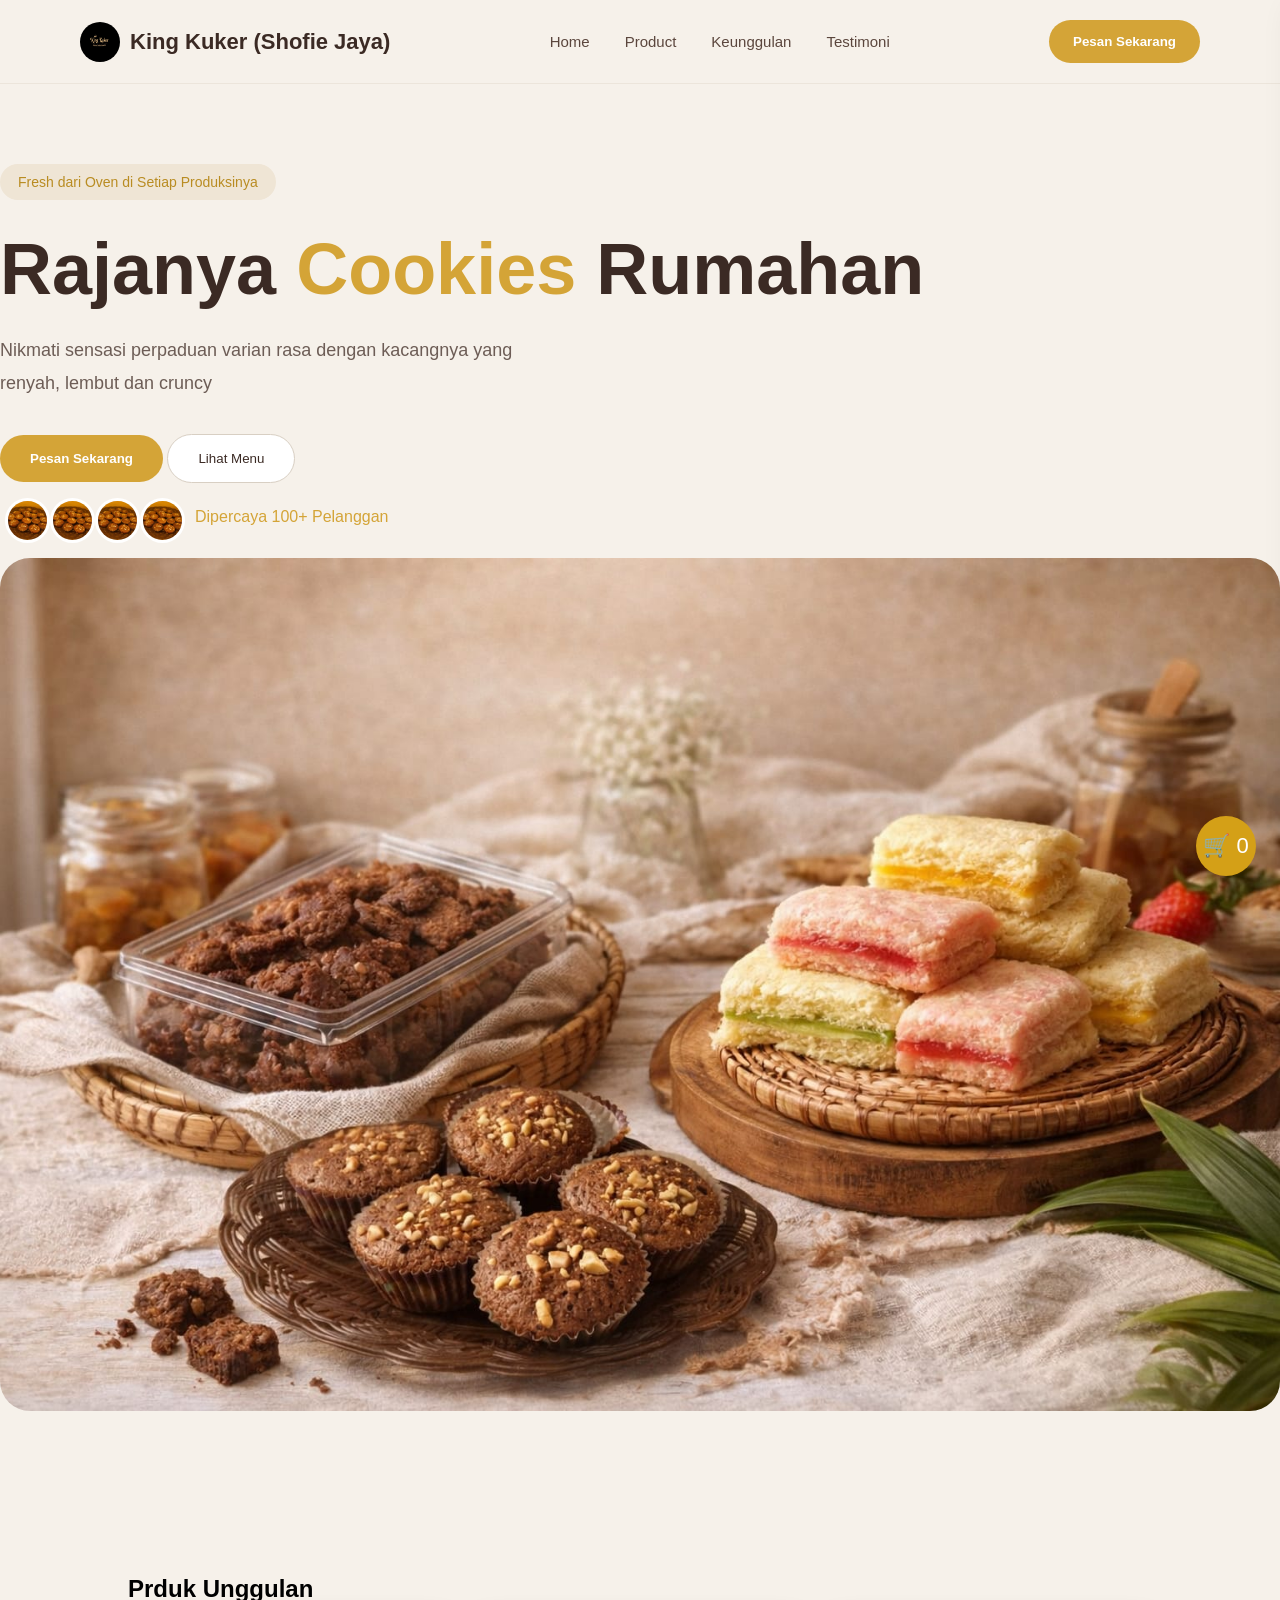
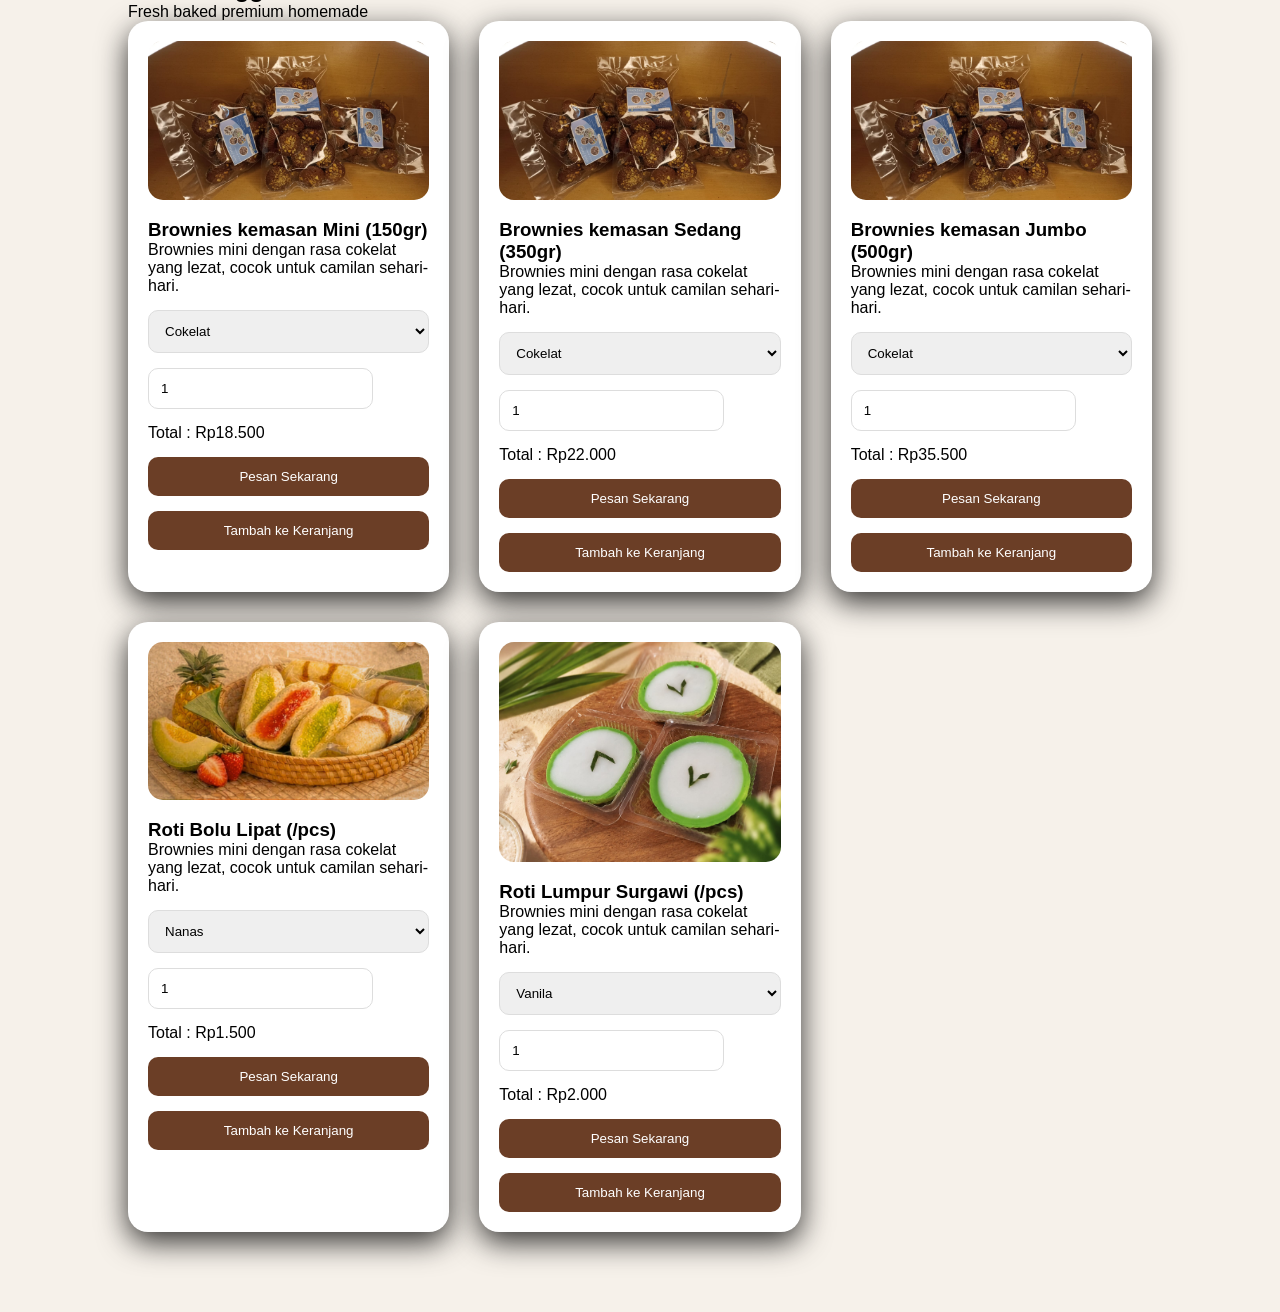
==== index.html @ 46bb5627 "update animasi cart & close" ====
<!DOCTYPE html>
<html lang="en">
<head>
    <meta charset="UTF-8">
    <meta name="viewport" content="width=device-width, initial-scale=1.0">
    <title>King Kuker (Shofie Jaya)</title>

    <link rel="stylesheet" href="./styles/main.css">
    <link rel="stylesheet" href="./styles/layout/navbar.css">
    <link rel="stylesheet" href="./styles/layout/hero.css">
</head>
<body>
<div class="app-container">

    <header class="navbar">
        
        <div class="logo">
            <img src="./asset/logo/logo.jpeg" alt="">
            <span>King Kuker (Shofie Jaya)</span>
        </div>

        <nav class="nav-links">
            <a href="#">Home</a>
            <a href="#">Product</a>
            <a href="#">Keunggulan</a>
            <a href="#">Testimoni</a>
        </nav>

        <button class="nav-cta">Pesan Sekarang</button>
    </header>

    <section class="hero-section">

        <div class="contain hero-content">
            <div class="hero-left">
                <div class="hero-badge">
                    Fresh dari Oven di Setiap Produksinya
                </div>
                <h1>Rajanya <span>Cookies</span> Rumahan</h1>
                <p>Nikmati sensasi perpaduan varian rasa dengan kacangnya yang renyah, lembut dan cruncy</p>

                <div class="hero-button">
                    <button class="primary-btn">Pesan Sekarang</button>
                    <button class="secondary-btn">Lihat Menu</button>
                </div>

                <div class="hero-customers">
                    <div class="customer-images">
                        <img src="./asset/image/menu-brownies.png" alt="">
                        <img src="./asset/image/menu-brownies.png" alt="">
                        <img src="./asset/image/menu-brownies.png" alt="">
                        <img src="./asset/image/menu-brownies.png" alt="">
                        
                        <span>Dipercaya 100+ Pelanggan</span>
                    </div>
                </div>

                <div class="hero-right">
                    <img src="./asset/image/bg.jpeg" alt="Cookies">
                </div>
            </div>

        </div>

    </section>

    <section class="product" id="product">

        <div class="section-title">
            <h2>Prduk Unggulan</h2>
            <p>Fresh baked premium homemade</p>
        </div>

        <div class="product-container" id="productsContainer"></div>

    </section>

    <div class="cart-overlay" id="cartOverlay"></div>

    <aside class="cart-section" id="cartSection">

        <div class="cart-header">
            <h2>Keranjang Belanja</h2>

            <button class="close-cart" id="closeCart">✕</button>

            <span class="cart-badge" id="cartCount"></span>
        </div>
        <div id="cartItems" class="cart-items"></div>

        <div class="cart-footer">

            <div class="cart-total-box">
                <span>Total Belanja</span>
                <h3 id="grandTotal">Total: </h3>
            </div>

            <button id="checkoutButton">Checkout Via WhatsApp</button>
        </div>
    </aside>

    <section id="why-us"></section>
    <section id="testimonials"></section>

</div>   

    <button class="floating-cart bump" id="floatingCart">
    🛒
    <span id="floatingCartCount">0</span>
    </button>

    <script type="module" src="./scripts/main.js"></script>
</body>
</html>
---- styles/main.css ----
@import url("./base/reset.css");
@import url("./base/variables.css");

@import url("./layout/navbar.css");
@import url("./layout/hero.css");

@import url("./layout/product.css");
@import url("./layout/cart.css");

* {
    margin: 0;
    padding: 0;
    box-sizing: border-box;
}

body {
    background: #f6f1ea;
    font-family: sans-serif;
}

.app-container {
    width: 100%;
    max-width: 1400px;
    margin: 0 auto;
}
---- styles/layout/navbar.css ----
.navbar {
    width: 100%;
    display: flex;
    justify-content: space-between;
    align-items: center;
    padding: 20px 80px;
    position: sticky;
    top: 0;
    background: #f6f1ea;
    z-index: 999;
    border-bottom: 1px solid #ece5db;
}

.logo {
    display: flex;
    align-items: center;
    gap: 10px;
}

.logo img {
    width: 40px;
    height: 40px;
    border-radius: 50%;
}

.logo span {
    font-size: 22px;
    font-weight: 700;
    color: #3b2a24;
}

.nav-links {
    display: flex;
    gap: 35px;
}

.nav-links a {
    text-decoration: none;
    color: #5b463d;
    font-size: 15px;
    transition: 0.3s;
}

.nav-links a:hover {
    color: #d4a437;
}

.nav-cta {
    border: none;
    background: #d4a437;
    color: white;
    padding: 14px 24px;
    border-radius: 40px;
    cursor: pointer;
    font-weight: 600;
    transition: 0.3s;
}

.nav-cta:hover {
    background: #b98c22;
}
---- styles/layout/hero.css ----
.hero-section {
    padding: 80px 0;
}

.hero-content {
    display: flex;
    align-items: center;
    justify-content: space-between;
    gap: 60px;
}

.hero-left {
    flex: 1;
}

.hero-badge {
    display: inline-block;
    background: #efe5d5;
    color: #b98c22;
    padding: 10px 18px;
    border-radius: 40px;
    font-size: 14px;
    margin-bottom: 30px;
}

.hero-left h1 {
    font-size: 72px;
    line-height: 1.1;
    color: #3b2a24;
    margin-bottom: 25px;
}

.hero-left h1 span {
    color: #d4a437;
}

.hero-left p {
    font-size: 18px;
    line-height: 1.8;
    color: #6d5d56;
    margin-bottom: 35px;
    max-width: 550px;
}

.hero-buttons {
    display: flex;
    gap: 20px;
    margin-bottom: 40px;
}

.primary-btn {
    border: none;
    background: #d4a437;
    color: white;
    padding: 16px 30px;
    border-radius: 40px;
    cursor: pointer;
    font-weight: 600;
}

.secondary-btn {
    border: 1px solid #d8cfc3;
    background: white;
    color: #3b2a24;
    padding: 16px 30px;
    border-radius: 40px;
    cursor: pointer;
}

.hero-customers {
    display: flex;
    align-items: center;
    margin: 15px;
}

.customer-images {
    display: flex;
    gap: 10px;
    
}

.customer-images img {
    width: 45px;
    height: 45px;
    border-radius: 50%;
    object-fit: cover;
    border: 3px solid white;
    margin-left: -10px;
}

.customer-images span {
    font-size: 16px;
    font-weight: 400;
    color: #d4a437;
    margin-top: 10px;
}

.hero-right {
    flex: 1;
}

.hero-right img {
    width: 100%;
    border-radius: 30px;
    object-fit: cover;
}
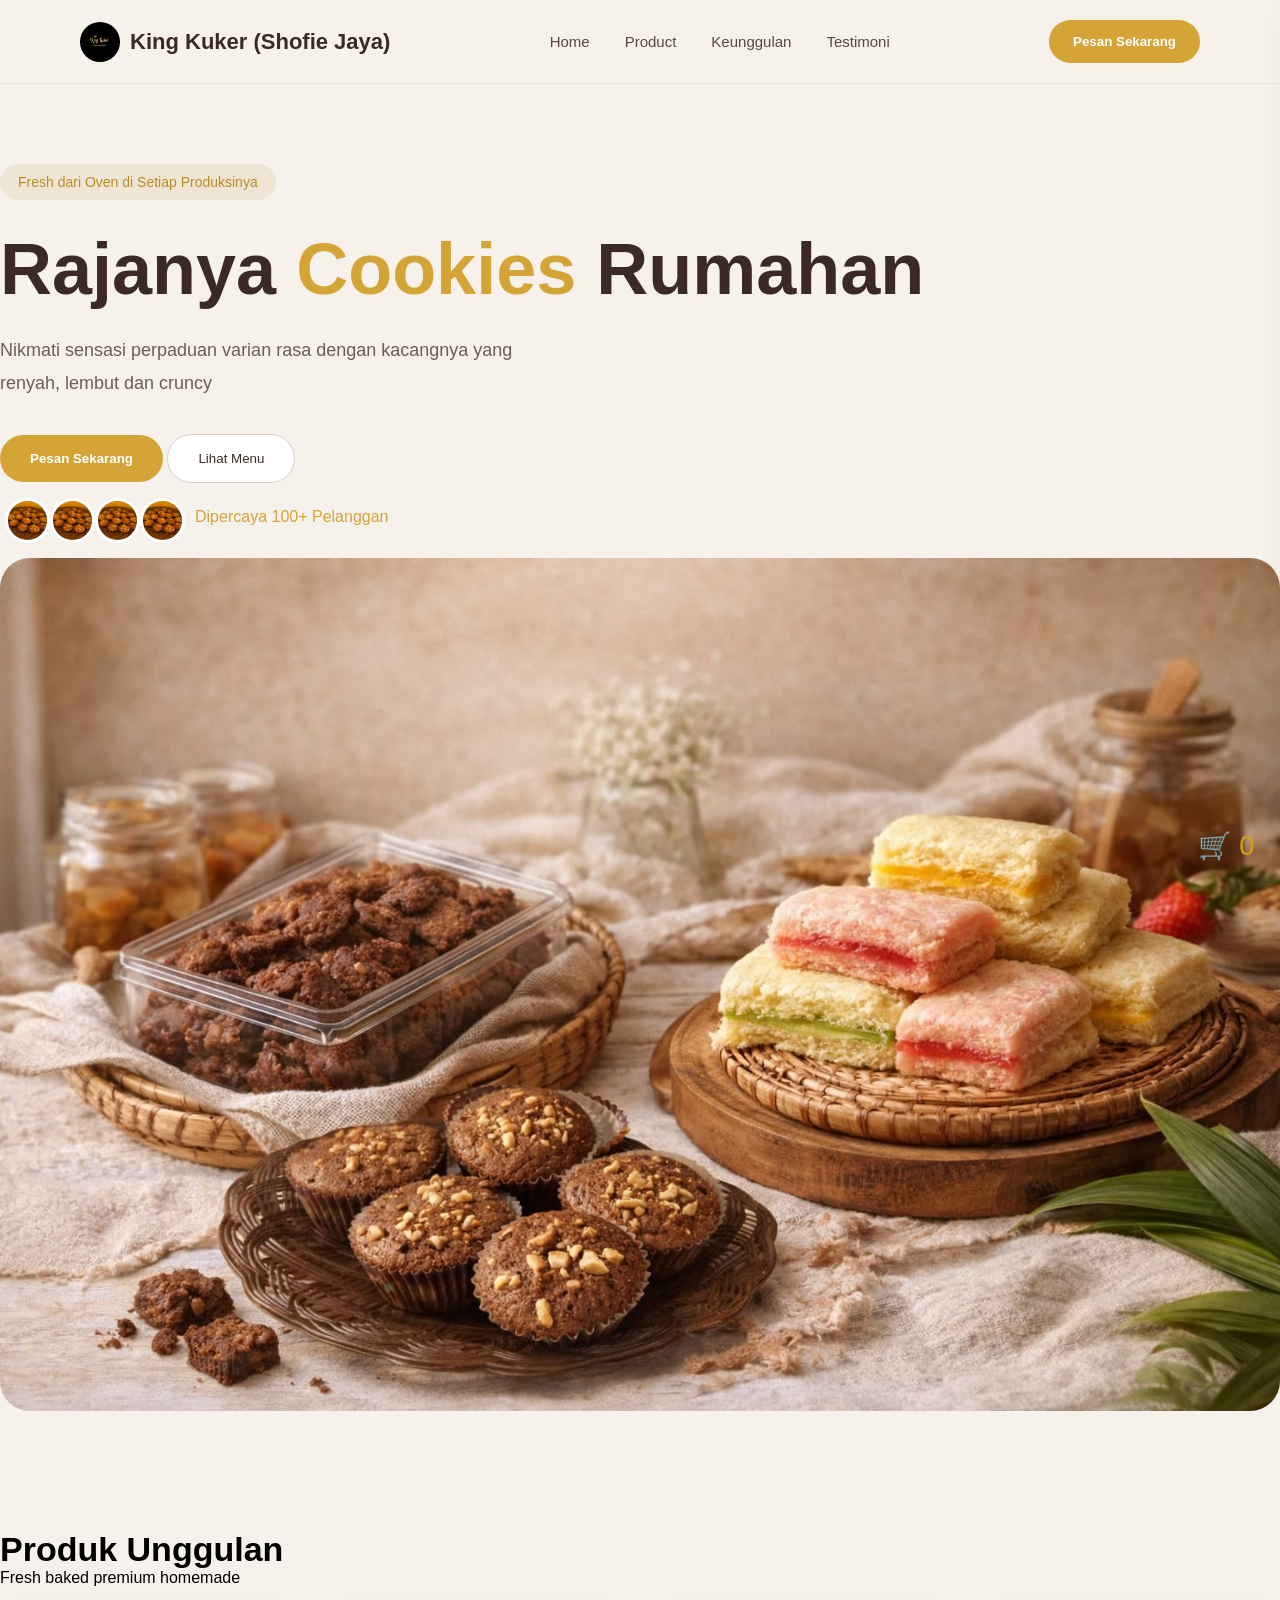
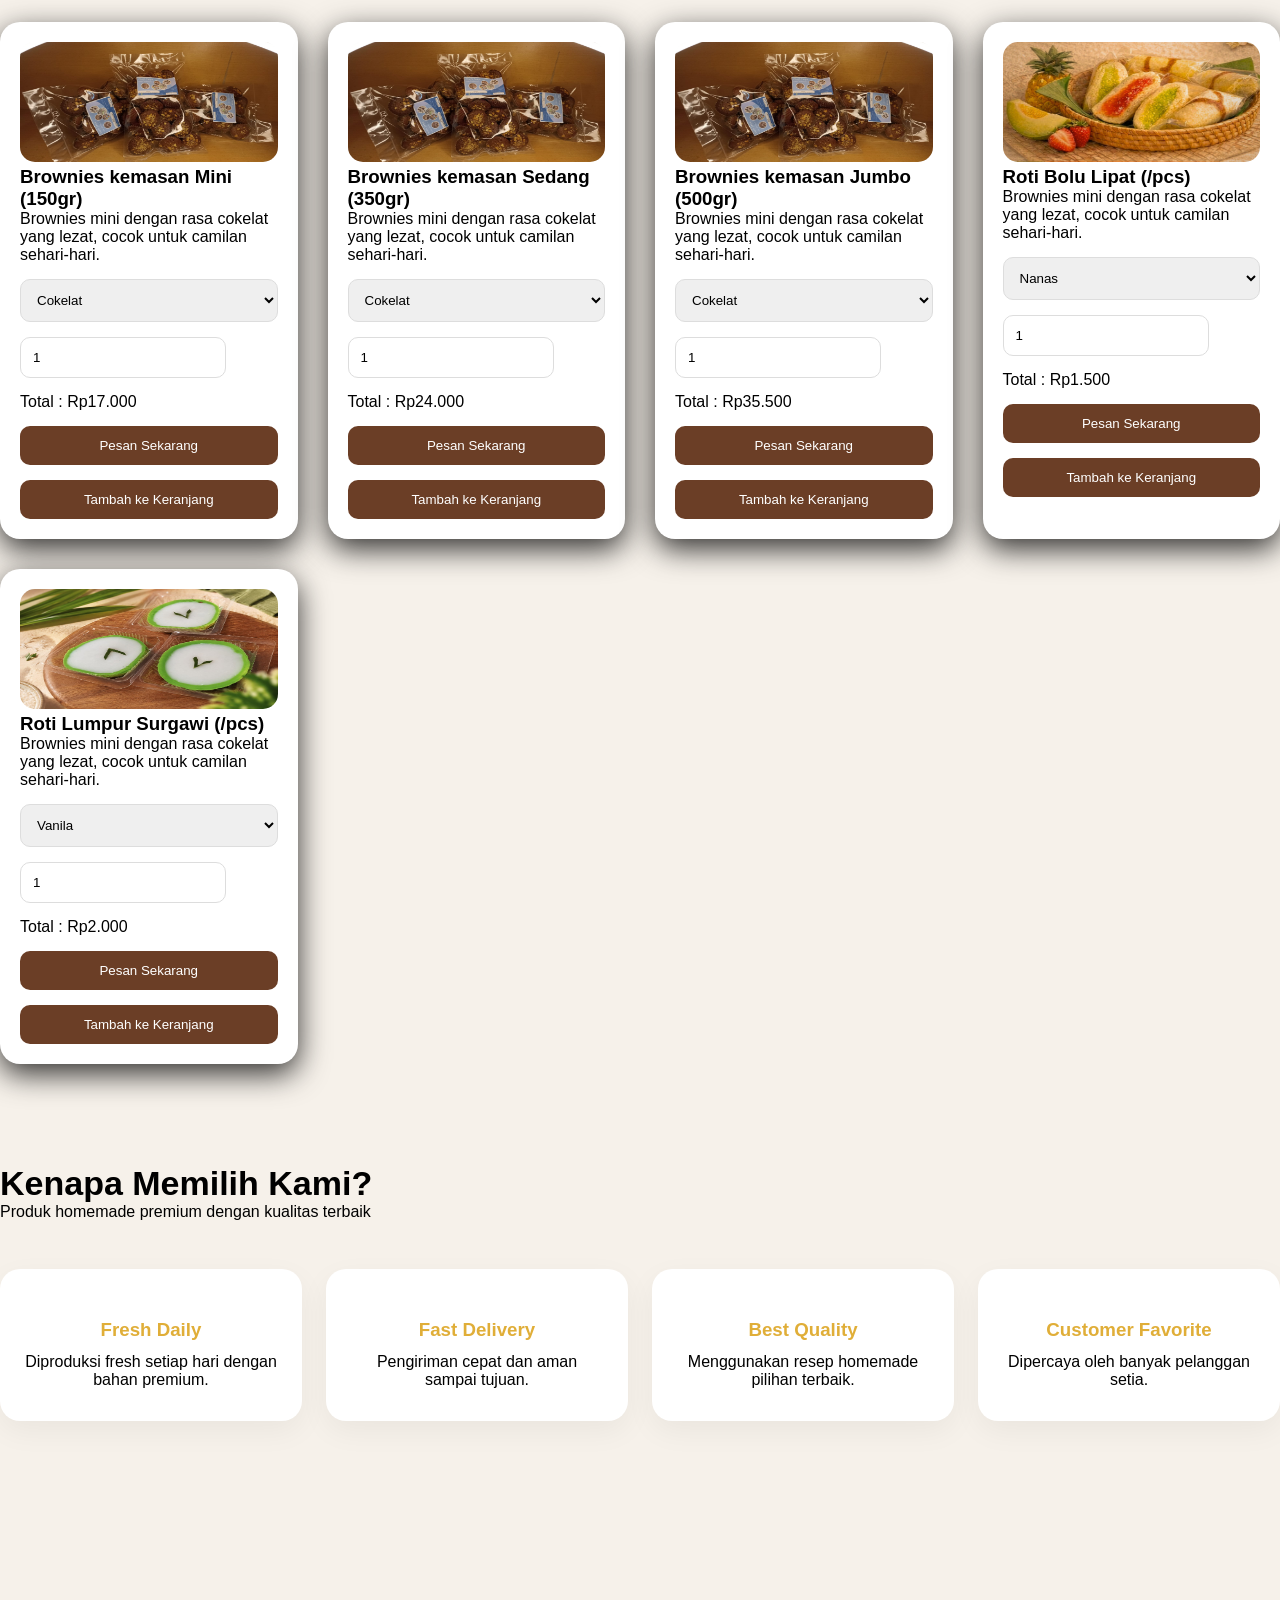
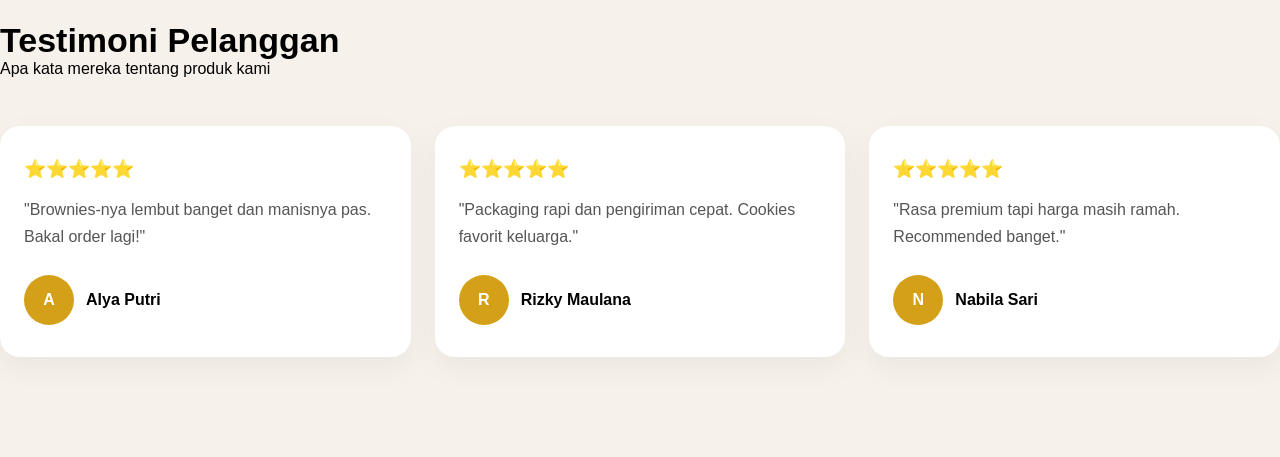
==== commit aa084f5b: "update produk & add new section" ====
--- a/index.html
+++ b/index.html
@@ -67,7 +67,7 @@
     <section class="product" id="product">
 
         <div class="section-title">
-            <h2>Prduk Unggulan</h2>
+            <h2>Produk Unggulan</h2>
             <p>Fresh baked premium homemade</p>
         </div>
 
@@ -102,12 +102,14 @@
     <section id="why-us"></section>
     <section id="testimonials"></section>
 
-</div>   
 
-    <button class="floating-cart bump" id="floatingCart">
+<button class="floating-cart bump" id="floatingCart">
     🛒
     <span id="floatingCartCount">0</span>
     </button>
+</div>   
+
+    
 
     <script type="module" src="./scripts/main.js"></script>
 </body>
--- a/styles/main.css
+++ b/styles/main.css
@@ -6,6 +6,9 @@
 
 @import url("./layout/product.css");
 @import url("./layout/cart.css");
+@import url("./layout/why-us.css");
+@import url("./layout/testimonial.css");
+
 
 * {
     margin: 0;
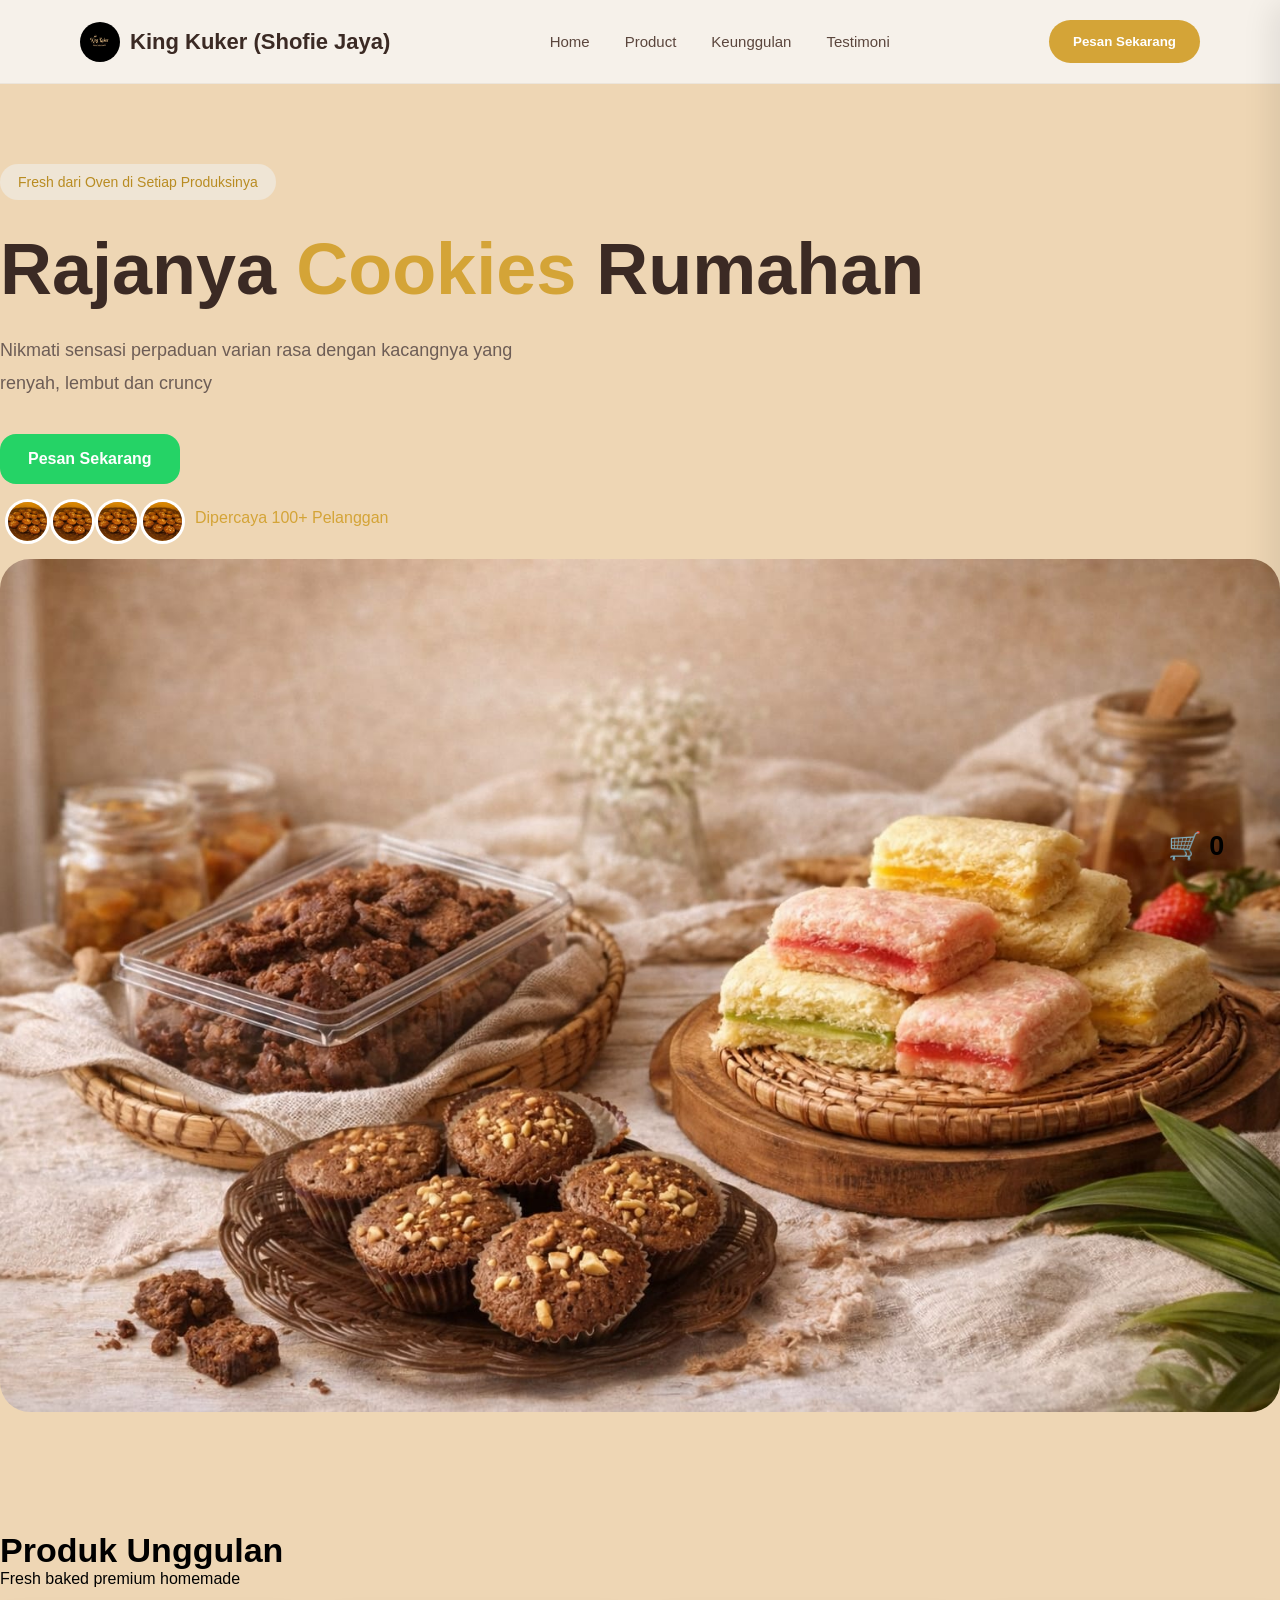
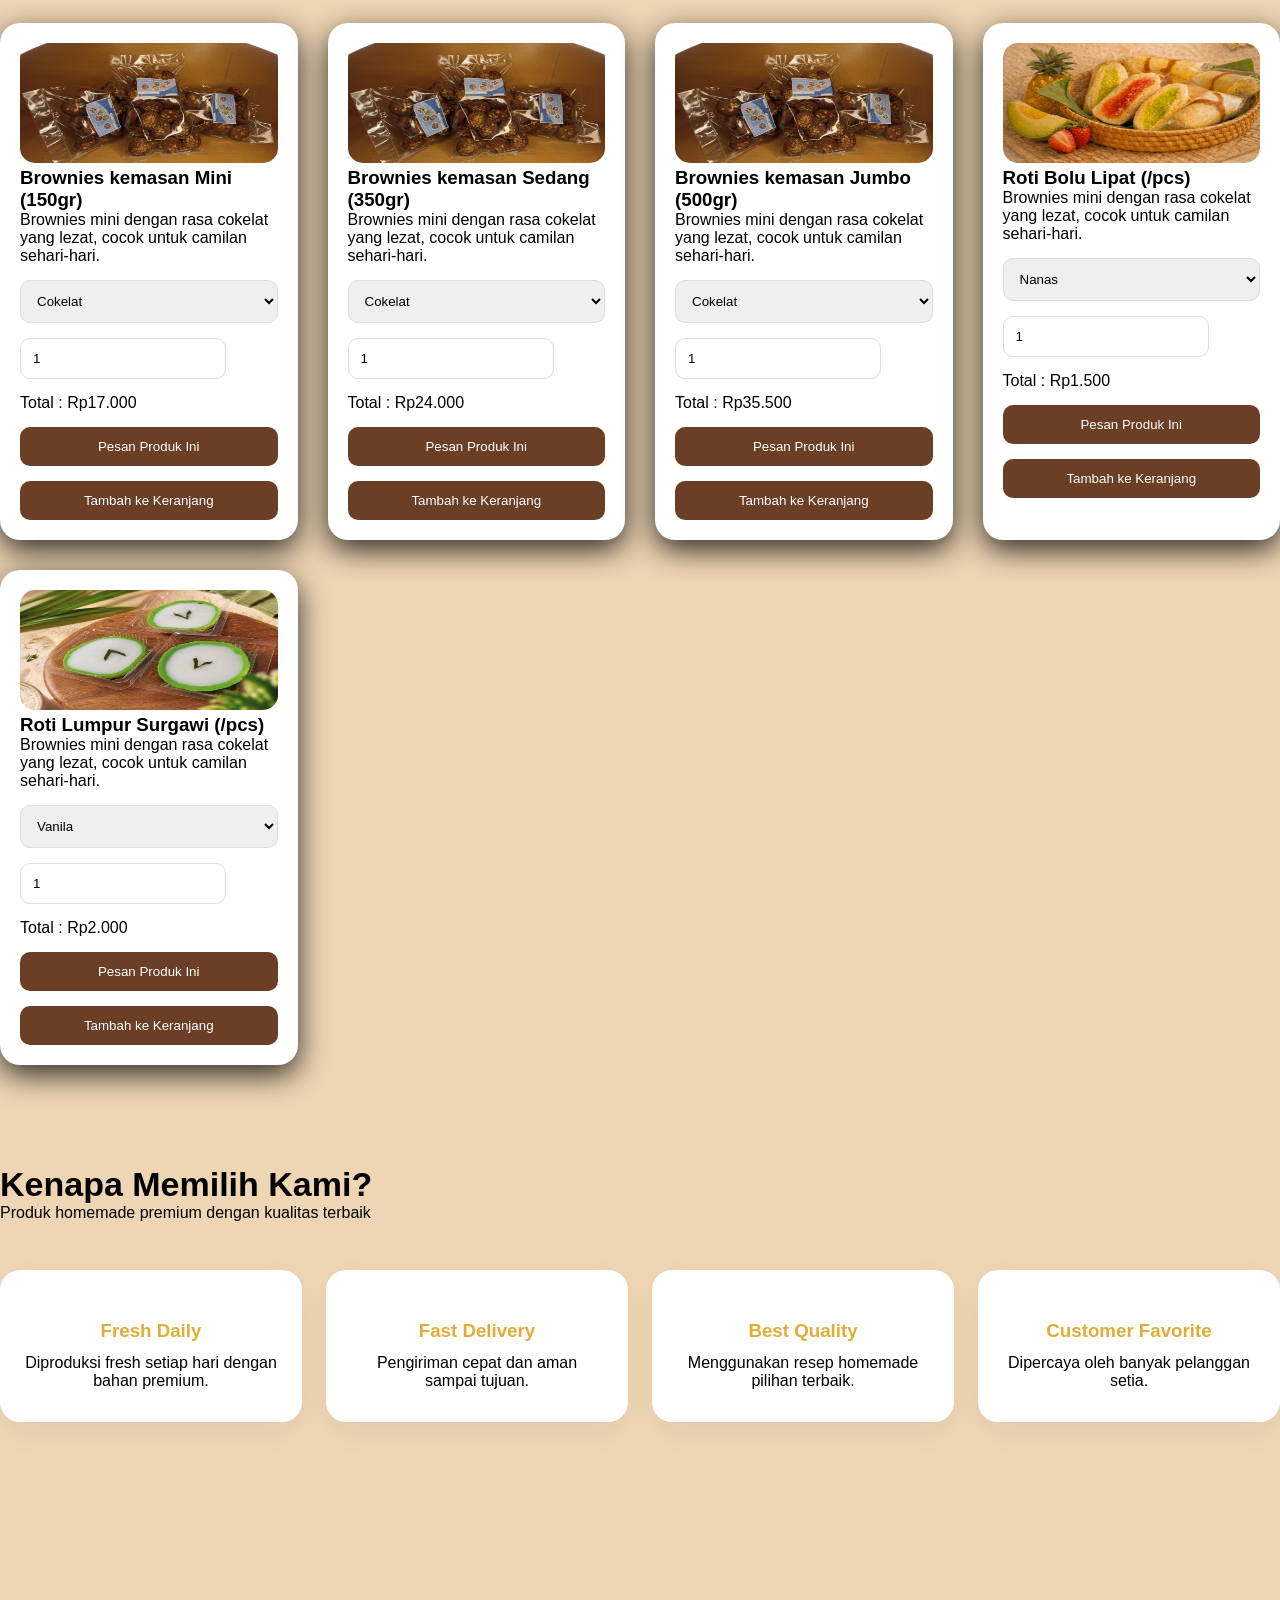
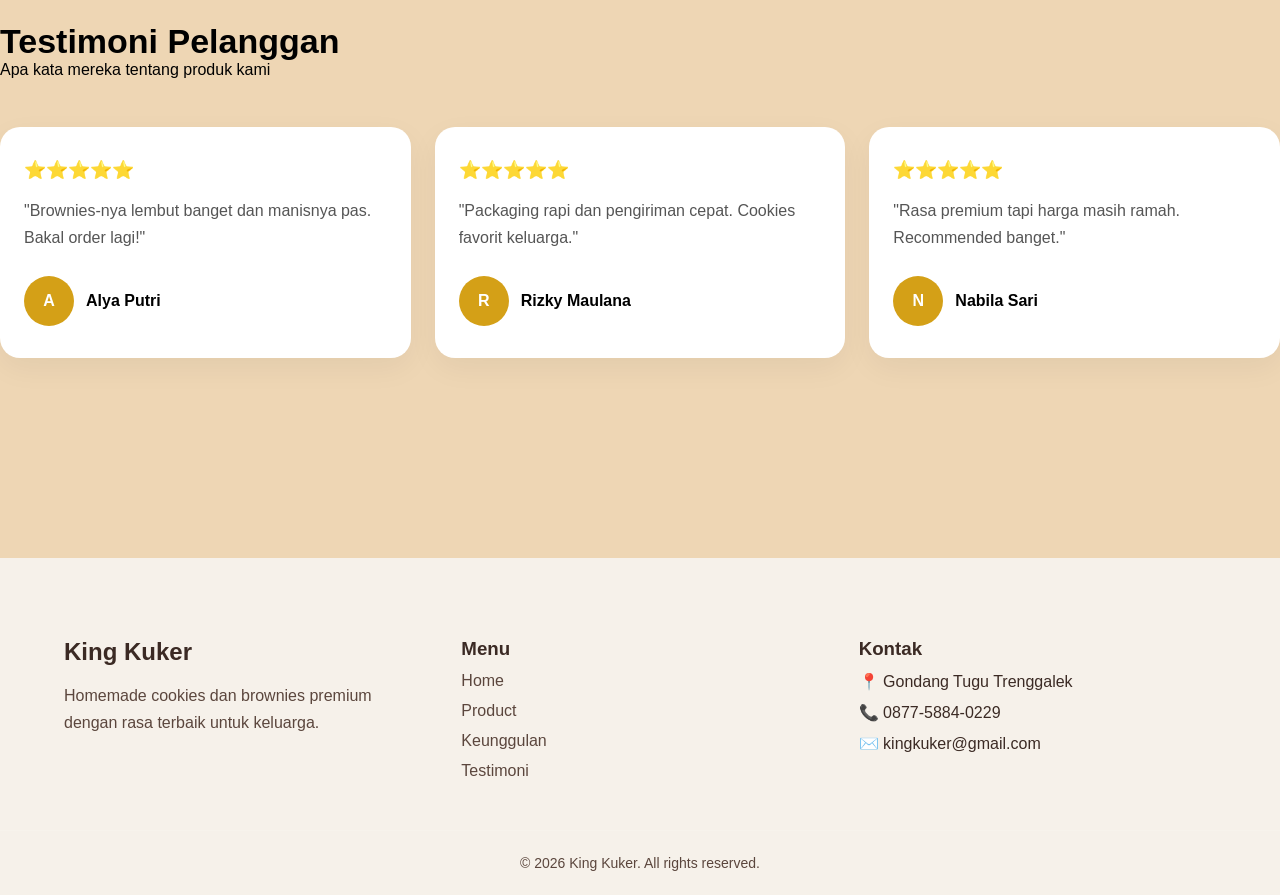
==== commit 0bd2996f: "update pesanan & add footer" ====
--- a/index.html
+++ b/index.html
@@ -20,16 +20,16 @@
         </div>
 
         <nav class="nav-links">
-            <a href="#">Home</a>
-            <a href="#">Product</a>
-            <a href="#">Keunggulan</a>
-            <a href="#">Testimoni</a>
+            <a href="#home">Home</a>
+            <a href="#product">Product</a>
+            <a href="#why-us">Keunggulan</a>
+            <a href="#testimonials">Testimoni</a>
         </nav>
 
         <button class="nav-cta">Pesan Sekarang</button>
     </header>
 
-    <section class="hero-section">
+    <section class="hero-section" id="home">
 
         <div class="contain hero-content">
             <div class="hero-left">
@@ -40,8 +40,7 @@
                 <p>Nikmati sensasi perpaduan varian rasa dengan kacangnya yang renyah, lembut dan cruncy</p>
 
                 <div class="hero-button">
-                    <button class="primary-btn">Pesan Sekarang</button>
-                    <button class="secondary-btn">Lihat Menu</button>
+                    <button class="primary-btn" id="checkoutButton">Pesan Sekarang</button>
                 </div>
 
                 <div class="hero-customers">
@@ -95,13 +94,14 @@
                 <h3 id="grandTotal">Total: </h3>
             </div>
 
-            <button id="checkoutButton">Checkout Via WhatsApp</button>
+            <button id="checkoutButton2">Checkout Via WA</button>
         </div>
     </aside>
 
     <section id="why-us"></section>
     <section id="testimonials"></section>
-
+    <section id="footer"></section>
+    
 
 <button class="floating-cart bump" id="floatingCart">
     🛒
--- a/styles/main.css
+++ b/styles/main.css
@@ -8,6 +8,7 @@
 @import url("./layout/cart.css");
 @import url("./layout/why-us.css");
 @import url("./layout/testimonial.css");
+@import url("./layout/footer.css");
 
 
 * {
@@ -16,8 +17,12 @@
     box-sizing: border-box;
 }
 
+html {
+    scroll-behavior: smooth;
+}
+
 body {
-    background: #f6f1ea;
+    background: #eed6b4;
     font-family: sans-serif;
 }
 
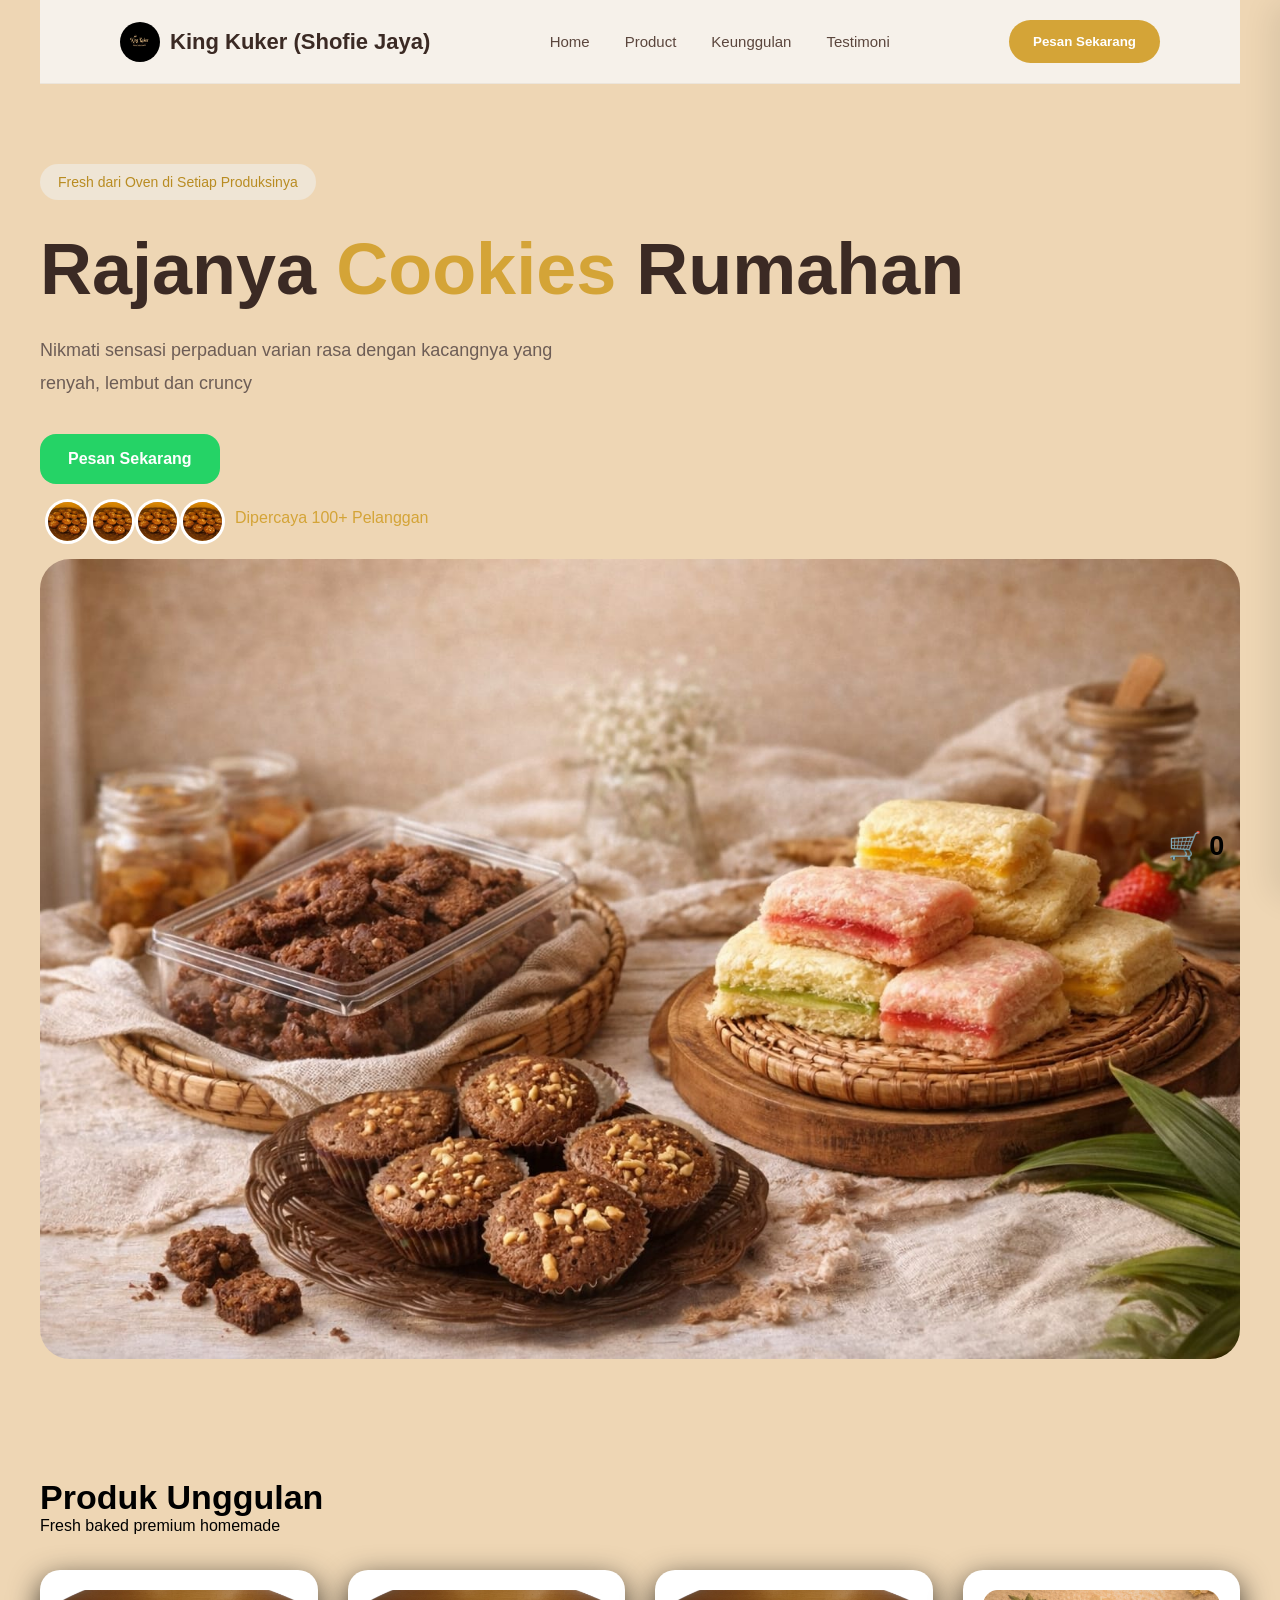
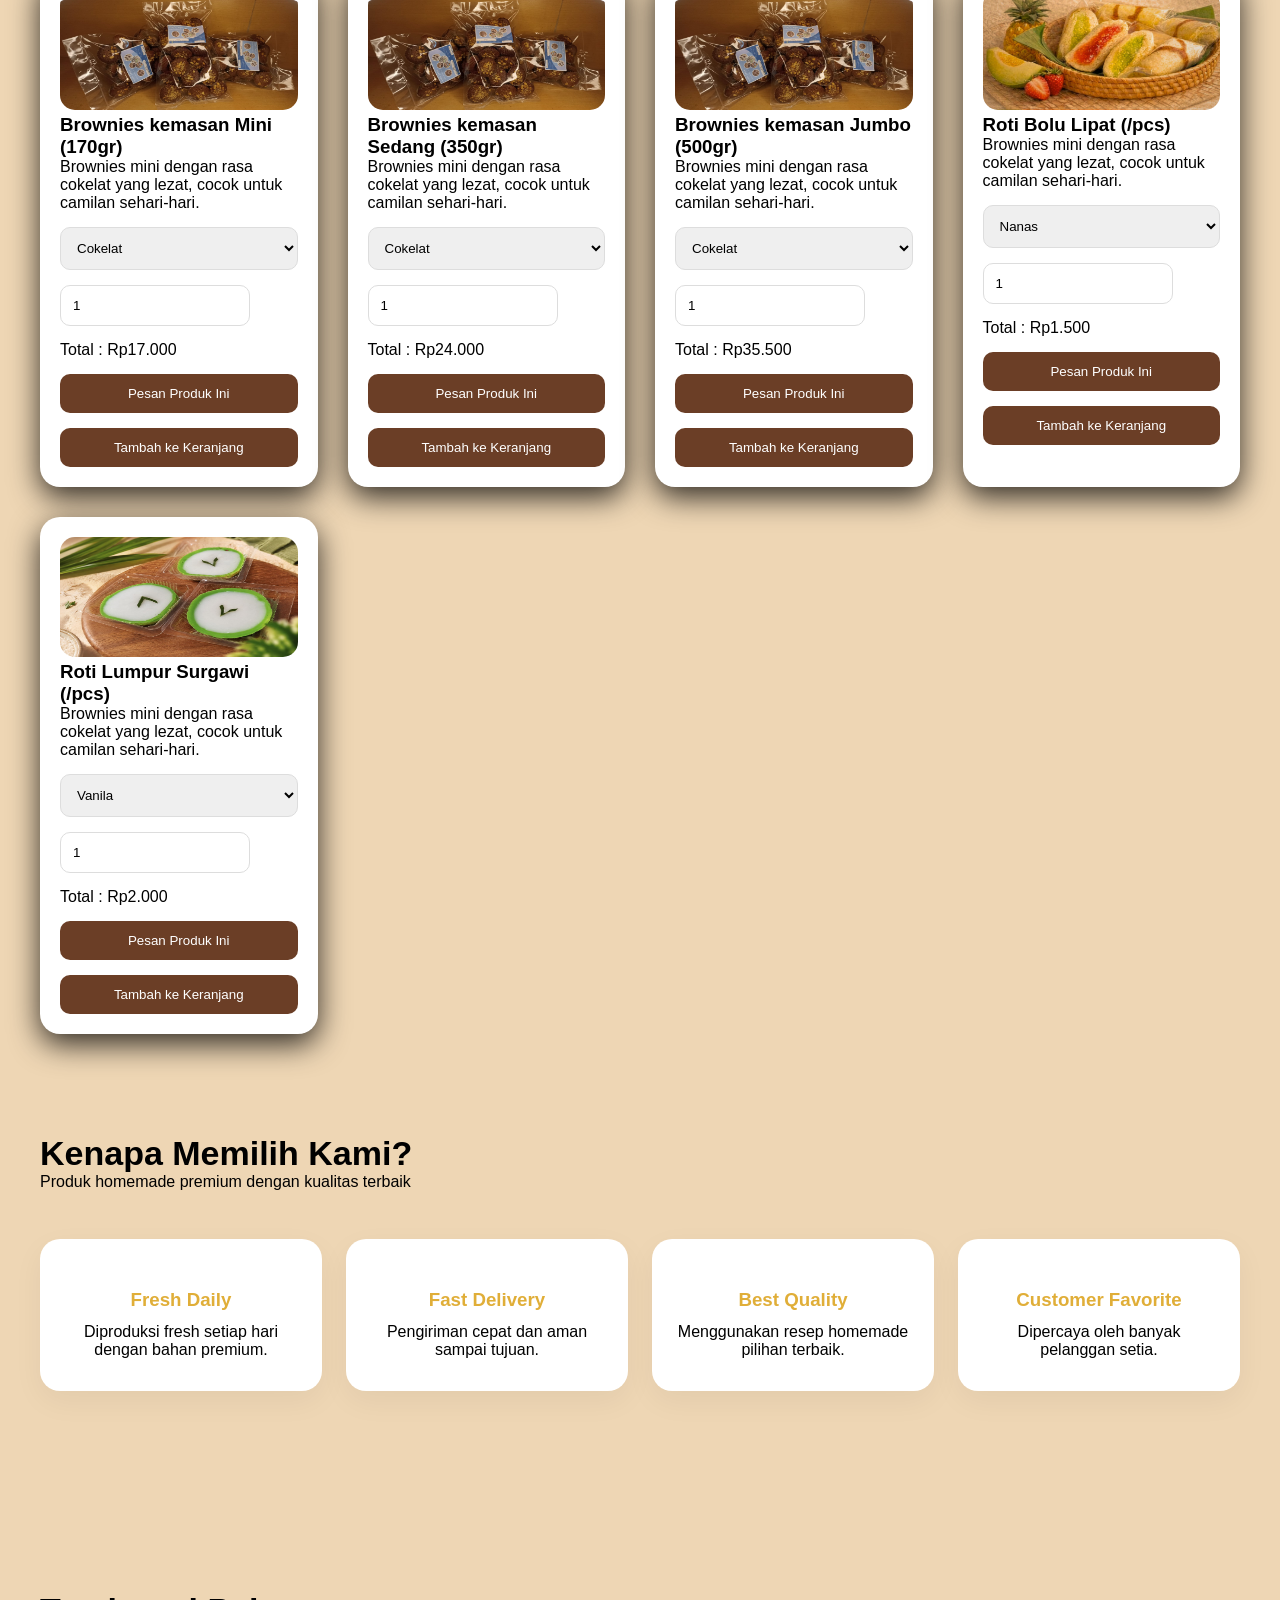
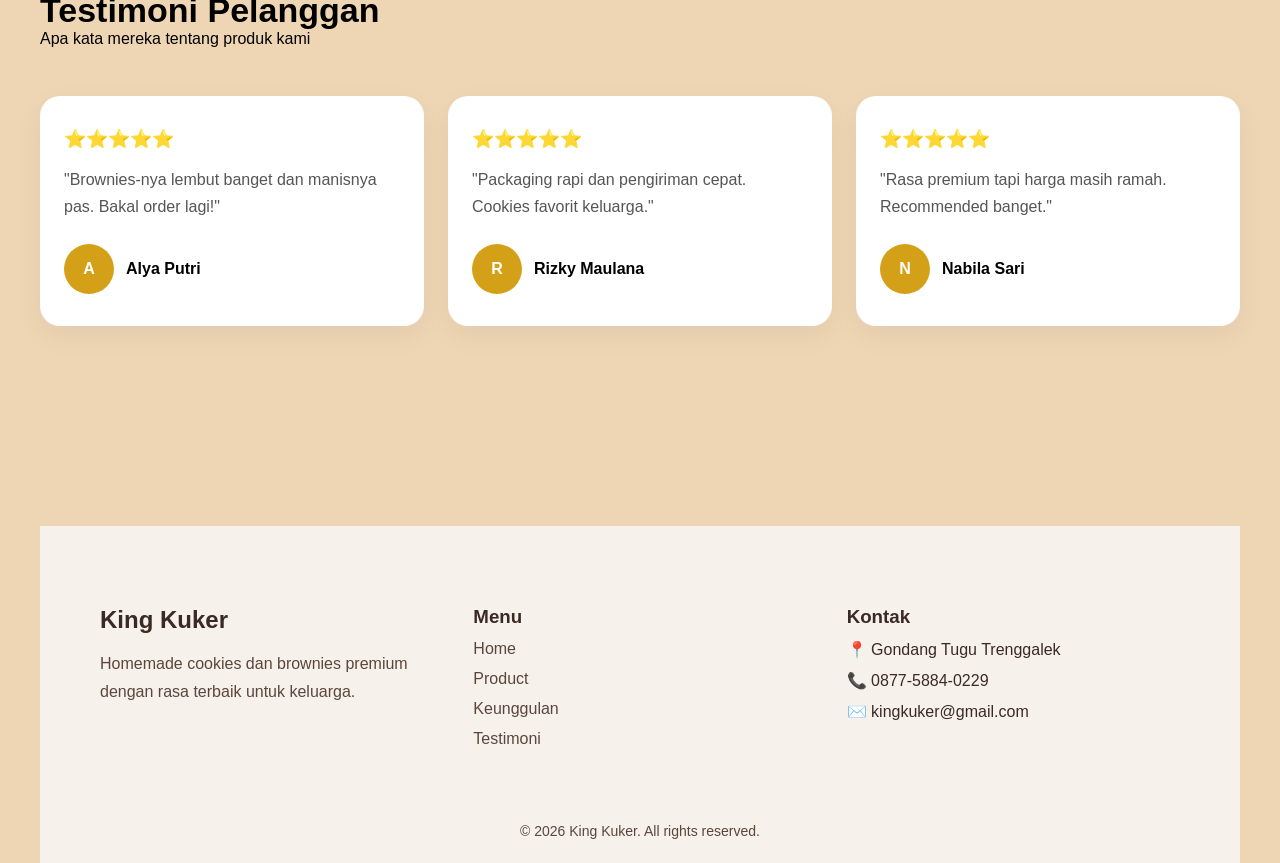
==== commit 7c314219: "up" ====
--- a/index.html
+++ b/index.html
@@ -4,18 +4,32 @@
     <meta charset="UTF-8">
     <meta name="viewport" content="width=device-width, initial-scale=1.0">
     <title>King Kuker (Shofie Jaya)</title>
+    <meta name="google-site-verification" content="7eqzUYD2N-Rjrc-v0ZHUzWiTwWSRO4BvNk09nz4JvHI" />
+    <meta name="description" content="King kuker (Shofie Jaya) menyediakan brownies kering, dan kue rumahan dengan rasa crispy, renyah dan fresh dari oven yang cocok untuk berbagai acara">
+    <meta name="keywords" content="kue kering, brownies kering, brownies rumahan, cookies premiun, cake shop, toko kue">
+    <meta name="author" content="King Kuker">
+    <meta name="robots" content="index, follow">
+    <meta property="og:title" content="King Kuker - Rajanya Cookies Rumahan">
+    <meta property="og:description" content="Brownies dan Cookies premium homemade fresh dari oven">
+    <meta property="og:image" content="./asset/image/bg.jpeg">
+    <meta property="og:type" content="website">
+
+    
+    
+    <link rel="icon" href="./public/favicon.ico">
+    <link rel="manifest" href="./public/manifest.json">
 
     <link rel="stylesheet" href="./styles/main.css">
     <link rel="stylesheet" href="./styles/layout/navbar.css">
     <link rel="stylesheet" href="./styles/layout/hero.css">
 </head>
 <body>
-<div class="app-container">
+<main class="app-container">
 
     <header class="navbar">
         
         <div class="logo">
-            <img src="./asset/logo/logo.jpeg" alt="">
+            <img src="./asset/logo/logo.jpeg" alt="Brownies dan cookies homemade premium">
             <span>King Kuker (Shofie Jaya)</span>
         </div>
 
@@ -30,7 +44,7 @@
     </header>
 
     <section class="hero-section" id="home">
-
+      
         <div class="contain hero-content">
             <div class="hero-left">
                 <div class="hero-badge">
@@ -45,10 +59,10 @@
 
                 <div class="hero-customers">
                     <div class="customer-images">
-                        <img src="./asset/image/menu-brownies.png" alt="">
-                        <img src="./asset/image/menu-brownies.png" alt="">
-                        <img src="./asset/image/menu-brownies.png" alt="">
-                        <img src="./asset/image/menu-brownies.png" alt="">
+                        <img src="./asset/image/menu-brownies.png" alt="Brownies dan cookies homemade premium">
+                        <img src="./asset/image/menu-brownies.png" alt="Brownies dan cookies homemade premium">
+                        <img src="./asset/image/menu-brownies.png" alt="Brownies dan cookies homemade premium">
+                        <img src="./asset/image/menu-brownies.png" alt="Brownies dan cookies homemade premium">
                         
                         <span>Dipercaya 100+ Pelanggan</span>
                     </div>
@@ -107,7 +121,7 @@
     🛒
     <span id="floatingCartCount">0</span>
     </button>
-</div>   
+</main>   
 
     
 
--- a/styles/main.css
+++ b/styles/main.css
@@ -26,8 +26,9 @@
     font-family: sans-serif;
 }
 
-.app-container {
+main.app-container {
     width: 100%;
     max-width: 1400px;
     margin: 0 auto;
+    padding: 0 40px;
 }
